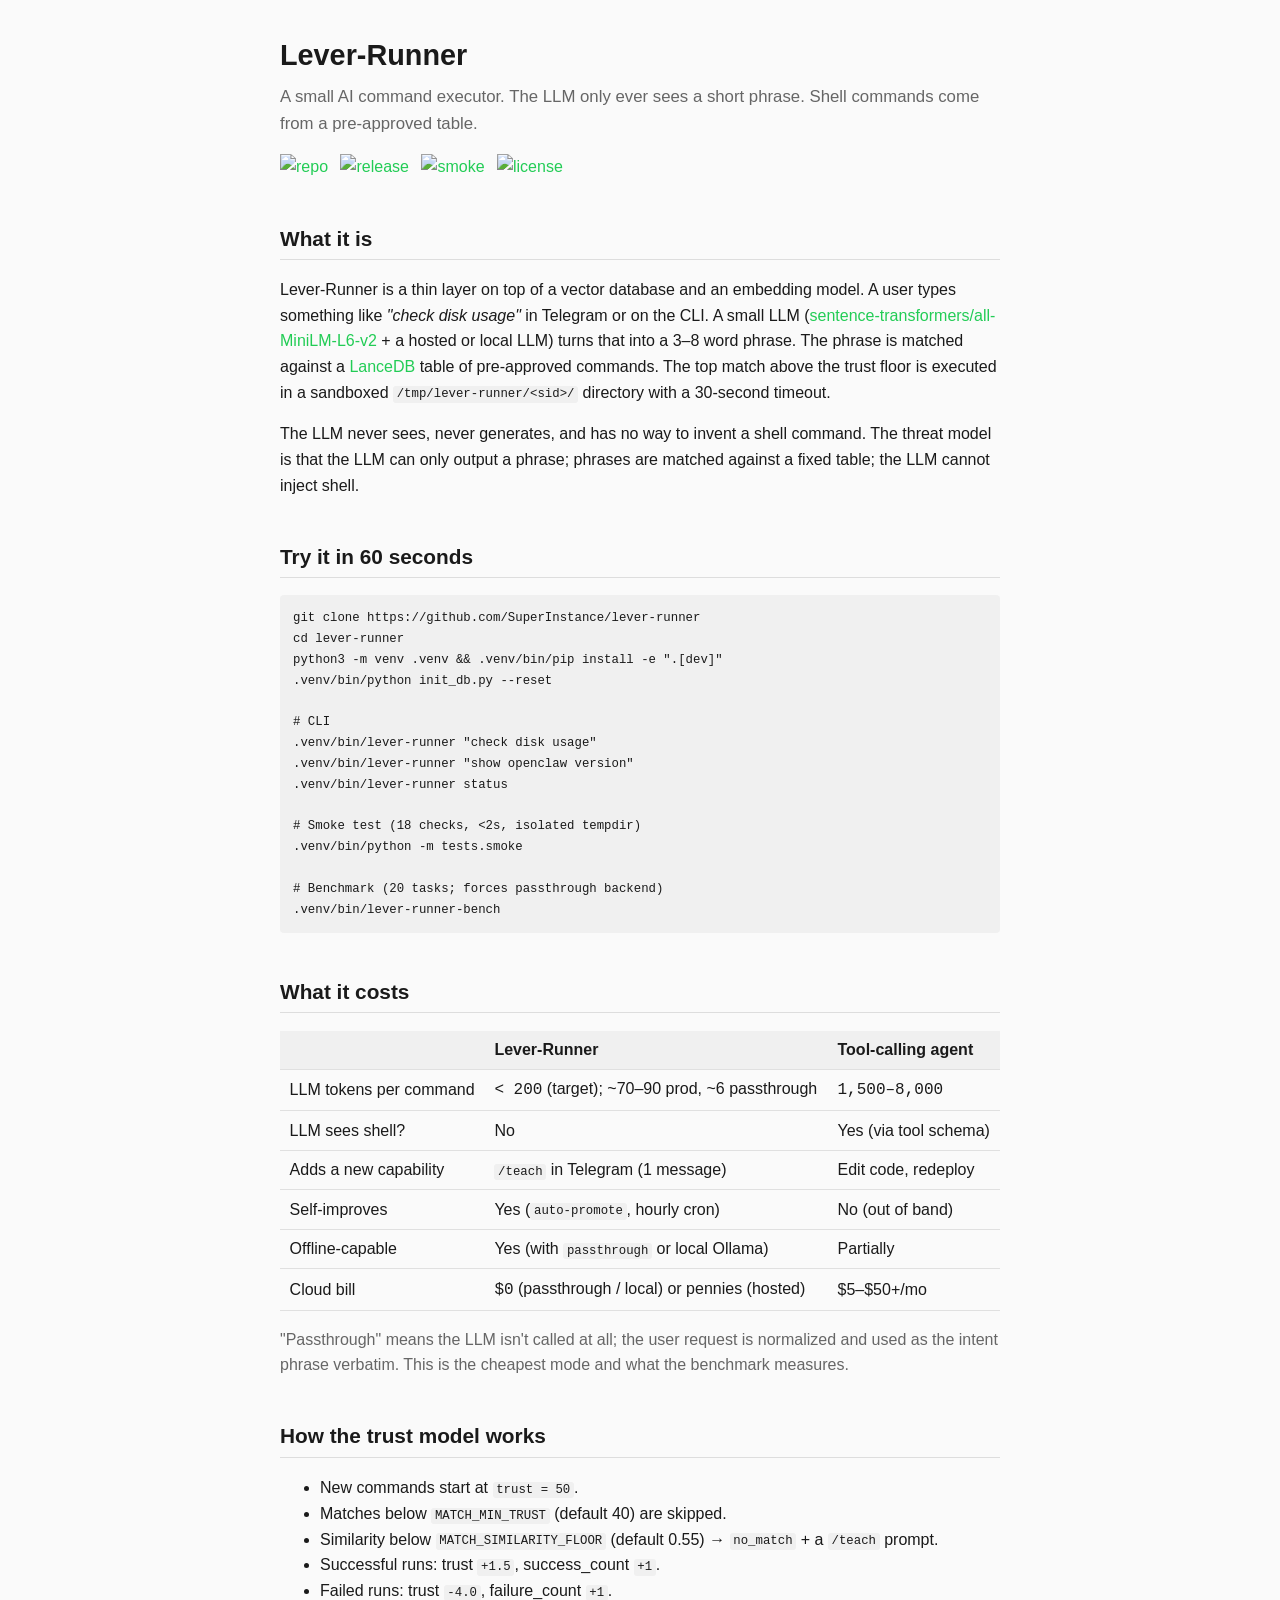
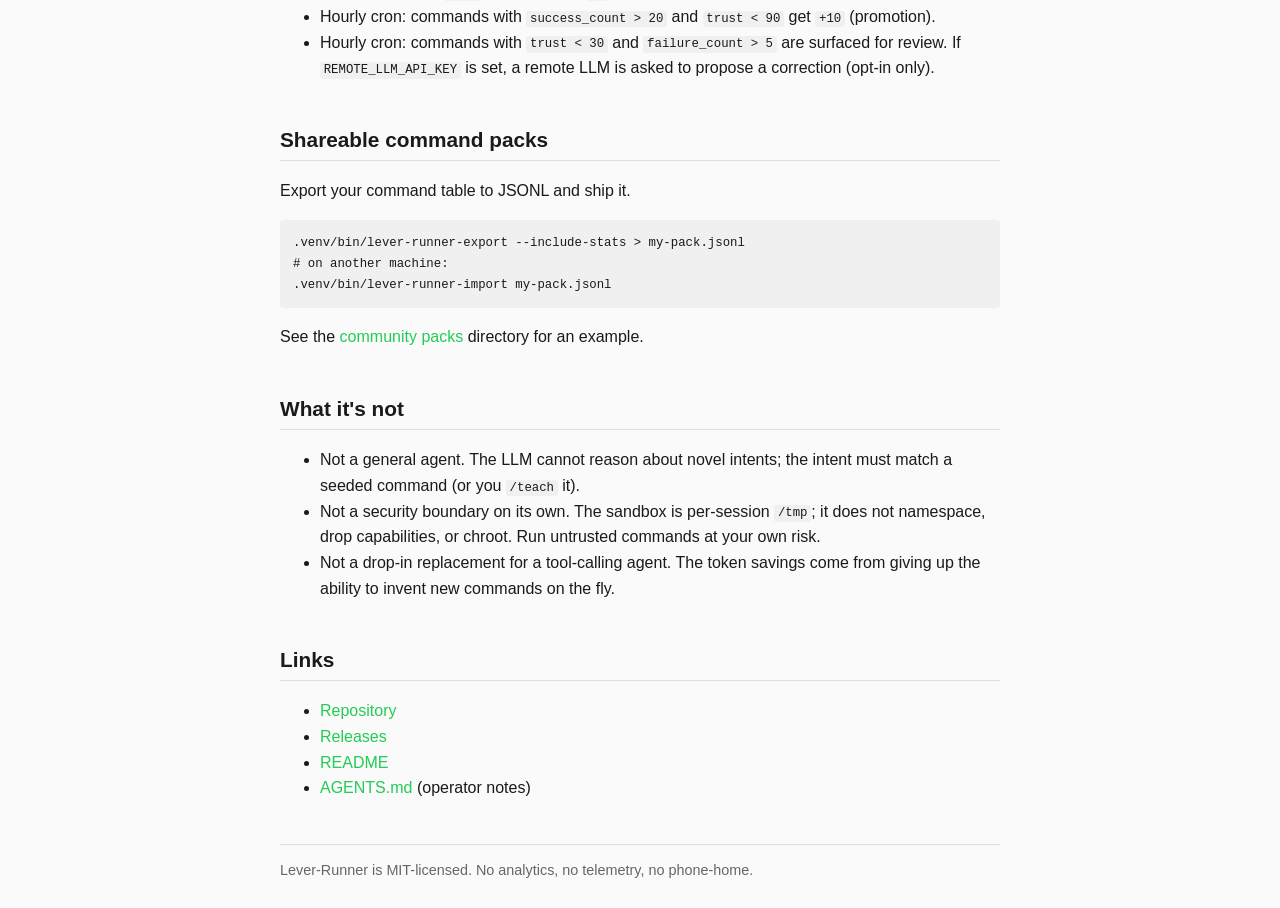
==== web/index.html @ 8bac0fa9 "web/: static landing page (7KB, no JS) A single-file static page that links the repo, the release, a" ====
<!doctype html>
<html lang="en">
<head>
  <meta charset="utf-8">
  <meta name="viewport" content="width=device-width, initial-scale=1">
  <title>Lever-Runner — post-inference command execution</title>
  <meta name="description" content="A small AI command executor. The LLM produces a short intent phrase, never a shell command. Shell commands come from a pre-approved table.">
  <style>
    :root {
      --fg: #1a1a1a;
      --muted: #666;
      --accent: #2c5;
      --bg: #fafafa;
      --code-bg: #f0f0f0;
      --max-w: 720px;
    }
    body {
      font-family: -apple-system, BlinkMacSystemFont, "Segoe UI", Helvetica, Arial, sans-serif;
      color: var(--fg); background: var(--bg);
      max-width: var(--max-w); margin: 2em auto; padding: 0 1em;
      line-height: 1.6;
    }
    h1 { font-size: 1.8em; margin-bottom: 0.2em; }
    h2 { font-size: 1.3em; margin-top: 2em; border-bottom: 1px solid #ddd; padding-bottom: 0.2em; }
    .tagline { color: var(--muted); font-size: 1.05em; margin-top: 0; }
    code { background: var(--code-bg); padding: 0.1em 0.3em; border-radius: 3px; font-size: 0.95em; }
    pre { background: var(--code-bg); padding: 1em; border-radius: 4px; overflow-x: auto; }
    pre code { background: none; padding: 0; }
    a { color: var(--accent); text-decoration: none; }
    a:hover { text-decoration: underline; }
    .badges a { margin-right: 0.5em; }
    .num { font-family: ui-monospace, "SF Mono", Menlo, monospace; }
    .muted { color: var(--muted); }
    table { border-collapse: collapse; width: 100%; }
    th, td { text-align: left; padding: 0.4em 0.6em; border-bottom: 1px solid #e0e0e0; }
    th { background: var(--code-bg); }
    footer { margin-top: 3em; padding-top: 1em; border-top: 1px solid #ddd; color: var(--muted); font-size: 0.9em; }
  </style>
</head>
<body>

<h1>Lever-Runner</h1>
<p class="tagline">A small AI command executor. The LLM only ever sees a short phrase. Shell commands come from a pre-approved table.</p>

<div class="badges">
  <a href="https://github.com/SuperInstance/lever-runner"><img alt="repo" src="https://img.shields.io/badge/github-SuperInstance%2Flever--runner-blue"></a>
  <a href="https://github.com/SuperInstance/lever-runner/releases/tag/v0.1.0"><img alt="release" src="https://img.shields.io/badge/release-v0.1.0-green"></a>
  <a href="https://github.com/SuperInstance/lever-runner/actions/workflows/smoke.yml"><img alt="smoke" src="https://github.com/SuperInstance/lever-runner/actions/workflows/smoke.yml/badge.svg"></a>
  <a href="../LICENSE"><img alt="license" src="https://img.shields.io/badge/license-MIT-blue"></a>
</div>

<h2>What it is</h2>
<p>
  Lever-Runner is a thin layer on top of a vector database and an embedding model. A user types something like <em>"check disk usage"</em> in Telegram or on the CLI. A small LLM (<a href="https://huggingface.co/sentence-transformers/all-MiniLM-L6-v2">sentence-transformers/all-MiniLM-L6-v2</a> + a hosted or local LLM) turns that into a 3–8 word phrase. The phrase is matched against a <a href="https://lancedb.com/">LanceDB</a> table of pre-approved commands. The top match above the trust floor is executed in a sandboxed <code>/tmp/lever-runner/&lt;sid&gt;/</code> directory with a 30-second timeout.
</p>
<p>
  The LLM never sees, never generates, and has no way to invent a shell command. The threat model is that the LLM can only output a phrase; phrases are matched against a fixed table; the LLM cannot inject shell.
</p>

<h2>Try it in 60 seconds</h2>
<pre><code>git clone https://github.com/SuperInstance/lever-runner
cd lever-runner
python3 -m venv .venv &amp;&amp; .venv/bin/pip install -e ".[dev]"
.venv/bin/python init_db.py --reset

# CLI
.venv/bin/lever-runner "check disk usage"
.venv/bin/lever-runner "show openclaw version"
.venv/bin/lever-runner status

# Smoke test (18 checks, &lt;2s, isolated tempdir)
.venv/bin/python -m tests.smoke

# Benchmark (20 tasks; forces passthrough backend)
.venv/bin/lever-runner-bench</code></pre>

<h2>What it costs</h2>
<table>
  <tr><th></th><th>Lever-Runner</th><th>Tool-calling agent</th></tr>
  <tr><td>LLM tokens per command</td><td><span class="num">&lt; 200</span> (target); ~70–90 prod, ~6 passthrough</td><td><span class="num">1,500–8,000</span></td></tr>
  <tr><td>LLM sees shell?</td><td>No</td><td>Yes (via tool schema)</td></tr>
  <tr><td>Adds a new capability</td><td><code>/teach</code> in Telegram (1 message)</td><td>Edit code, redeploy</td></tr>
  <tr><td>Self-improves</td><td>Yes (<code>auto-promote</code>, hourly cron)</td><td>No (out of band)</td></tr>
  <tr><td>Offline-capable</td><td>Yes (with <code>passthrough</code> or local Ollama)</td><td>Partially</td></tr>
  <tr><td>Cloud bill</td><td><span class="num">$0</span> (passthrough / local) or pennies (hosted)</td><td>$5–$50+/mo</td></tr>
</table>
<p class="muted">"Passthrough" means the LLM isn't called at all; the user request is normalized and used as the intent phrase verbatim. This is the cheapest mode and what the benchmark measures.</p>

<h2>How the trust model works</h2>
<ul>
  <li>New commands start at <code>trust = 50</code>.</li>
  <li>Matches below <code>MATCH_MIN_TRUST</code> (default 40) are skipped.</li>
  <li>Similarity below <code>MATCH_SIMILARITY_FLOOR</code> (default 0.55) → <code>no_match</code> + a <code>/teach</code> prompt.</li>
  <li>Successful runs: trust <code>+1.5</code>, success_count <code>+1</code>.</li>
  <li>Failed runs: trust <code>-4.0</code>, failure_count <code>+1</code>.</li>
  <li>Hourly cron: commands with <code>success_count &gt; 20</code> and <code>trust &lt; 90</code> get <code>+10</code> (promotion).</li>
  <li>Hourly cron: commands with <code>trust &lt; 30</code> and <code>failure_count &gt; 5</code> are surfaced for review. If <code>REMOTE_LLM_API_KEY</code> is set, a remote LLM is asked to propose a correction (opt-in only).</li>
</ul>

<h2>Shareable command packs</h2>
<p>Export your command table to JSONL and ship it.</p>
<pre><code>.venv/bin/lever-runner-export --include-stats &gt; my-pack.jsonl
# on another machine:
.venv/bin/lever-runner-import my-pack.jsonl</code></pre>
<p>See the <a href="../community/README.md">community packs</a> directory for an example.</p>

<h2>What it's not</h2>
<ul>
  <li>Not a general agent. The LLM cannot reason about novel intents; the intent must match a seeded command (or you <code>/teach</code> it).</li>
  <li>Not a security boundary on its own. The sandbox is per-session <code>/tmp</code>; it does not namespace, drop capabilities, or chroot. Run untrusted commands at your own risk.</li>
  <li>Not a drop-in replacement for a tool-calling agent. The token savings come from giving up the ability to invent new commands on the fly.</li>
</ul>

<h2>Links</h2>
<ul>
  <li><a href="https://github.com/SuperInstance/lever-runner">Repository</a></li>
  <li><a href="https://github.com/SuperInstance/lever-runner/releases">Releases</a></li>
  <li><a href="https://github.com/SuperInstance/lever-runner/blob/main/README.md">README</a></li>
  <li><a href="https://github.com/SuperInstance/lever-runner/blob/main/AGENTS.md">AGENTS.md</a> (operator notes)</li>
</ul>

<footer>
  <span class="muted">Lever-Runner is MIT-licensed. No analytics, no telemetry, no phone-home.</span>
</footer>

</body>
</html>
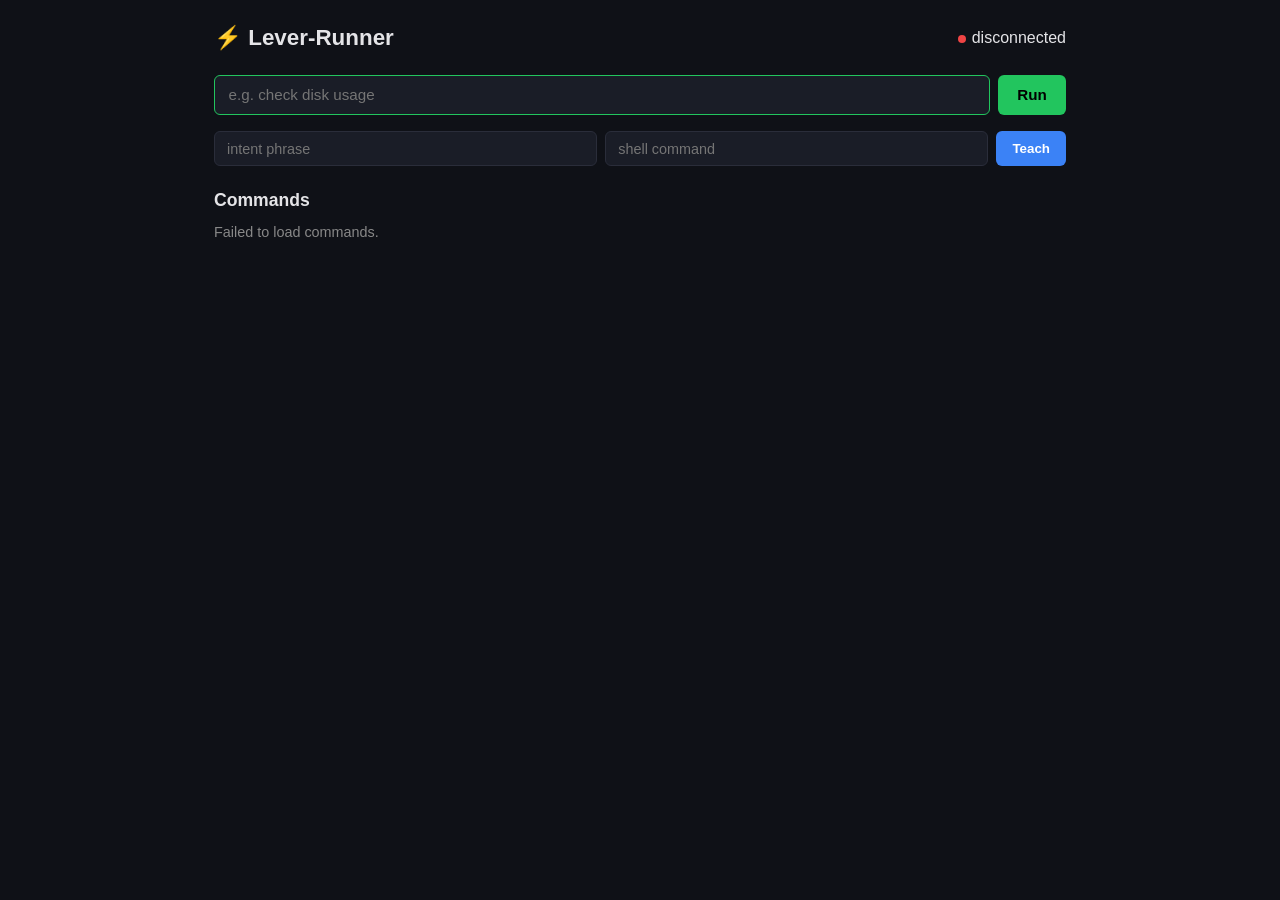
==== commit ba50f873: "feat: hardened sandbox, Docker, seed packs, web UI, honest README 1. executor.py: replaced bare subp" ====
--- a/web/index.html
+++ b/web/index.html
@@ -3,125 +3,211 @@
 <head>
   <meta charset="utf-8">
   <meta name="viewport" content="width=device-width, initial-scale=1">
-  <title>Lever-Runner — post-inference command execution</title>
-  <meta name="description" content="A small AI command executor. The LLM produces a short intent phrase, never a shell command. Shell commands come from a pre-approved table.">
+  <title>Lever-Runner Dashboard</title>
   <style>
-    :root {
-      --fg: #1a1a1a;
-      --muted: #666;
-      --accent: #2c5;
-      --bg: #fafafa;
-      --code-bg: #f0f0f0;
-      --max-w: 720px;
-    }
-    body {
-      font-family: -apple-system, BlinkMacSystemFont, "Segoe UI", Helvetica, Arial, sans-serif;
-      color: var(--fg); background: var(--bg);
-      max-width: var(--max-w); margin: 2em auto; padding: 0 1em;
-      line-height: 1.6;
-    }
-    h1 { font-size: 1.8em; margin-bottom: 0.2em; }
-    h2 { font-size: 1.3em; margin-top: 2em; border-bottom: 1px solid #ddd; padding-bottom: 0.2em; }
-    .tagline { color: var(--muted); font-size: 1.05em; margin-top: 0; }
-    code { background: var(--code-bg); padding: 0.1em 0.3em; border-radius: 3px; font-size: 0.95em; }
-    pre { background: var(--code-bg); padding: 1em; border-radius: 4px; overflow-x: auto; }
-    pre code { background: none; padding: 0; }
-    a { color: var(--accent); text-decoration: none; }
-    a:hover { text-decoration: underline; }
-    .badges a { margin-right: 0.5em; }
-    .num { font-family: ui-monospace, "SF Mono", Menlo, monospace; }
-    .muted { color: var(--muted); }
-    table { border-collapse: collapse; width: 100%; }
-    th, td { text-align: left; padding: 0.4em 0.6em; border-bottom: 1px solid #e0e0e0; }
-    th { background: var(--code-bg); }
-    footer { margin-top: 3em; padding-top: 1em; border-top: 1px solid #ddd; color: var(--muted); font-size: 0.9em; }
+    :root { --bg: #0f1117; --surface: #1a1d27; --border: #2a2d3a; --fg: #e4e4e7;
+            --muted: #888; --accent: #22c55e; --danger: #ef4444; --warn: #f59e0b; }
+    * { box-sizing: border-box; margin: 0; padding: 0; }
+    body { font-family: -apple-system, BlinkMacSystemFont, "Segoe UI", sans-serif;
+           background: var(--bg); color: var(--fg); min-height: 100vh; }
+    .app { max-width: 900px; margin: 0 auto; padding: 1.5rem; }
+
+    header { display: flex; align-items: center; justify-content: space-between;
+             margin-bottom: 1.5rem; }
+    h1 { font-size: 1.4rem; font-weight: 600; }
+    .status-dot { width: 8px; height: 8px; border-radius: 50%; display: inline-block;
+                  margin-right: 6px; }
+    .status-dot.ok { background: var(--accent); }
+    .status-dot.err { background: var(--danger); }
+
+    /* Command input */
+    .cmd-bar { display: flex; gap: .5rem; margin-bottom: 1rem; }
+    .cmd-bar input { flex: 1; padding: .65rem .85rem; border-radius: 6px;
+                     border: 1px solid var(--border); background: var(--surface);
+                     color: var(--fg); font-size: .95rem; outline: none; }
+    .cmd-bar input:focus { border-color: var(--accent); }
+    .cmd-bar button { padding: .65rem 1.2rem; border-radius: 6px; border: none;
+                      background: var(--accent); color: #000; font-weight: 600;
+                      cursor: pointer; font-size: .95rem; }
+    .cmd-bar button:disabled { opacity: .5; cursor: not-allowed; }
+
+    /* Teach bar */
+    .teach-bar { display: flex; gap: .5rem; margin-bottom: 1.5rem; flex-wrap: wrap; }
+    .teach-bar input { flex: 1; min-width: 140px; padding: .55rem .75rem;
+                       border-radius: 6px; border: 1px solid var(--border);
+                       background: var(--surface); color: var(--fg); font-size: .9rem; }
+    .teach-bar button { padding: .55rem 1rem; border-radius: 6px; border: none;
+                        background: #3b82f6; color: #fff; font-weight: 600; cursor: pointer; }
+
+    /* Result */
+    .result { background: var(--surface); border: 1px solid var(--border);
+              border-radius: 8px; padding: 1rem; margin-bottom: 1.5rem; display: none; }
+    .result.show { display: block; }
+    .result-header { display: flex; justify-content: space-between; margin-bottom: .5rem; }
+    .result-header .intent { color: var(--muted); font-size: .85rem; }
+    .result-header .cmd { font-family: monospace; color: var(--accent); }
+    .result pre { background: #000; padding: .75rem; border-radius: 4px;
+                  overflow-x: auto; font-size: .85rem; line-height: 1.5;
+                  max-height: 300px; overflow-y: auto; }
+    .result .meta { display: flex; gap: 1rem; margin-top: .5rem; font-size: .8rem;
+                    color: var(--muted); }
+
+    /* Commands table */
+    .cmd-list { margin-top: 1rem; }
+    .cmd-list h2 { font-size: 1.1rem; margin-bottom: .75rem; }
+    table { width: 100%; border-collapse: collapse; font-size: .85rem; }
+    th, td { text-align: left; padding: .5rem .6rem; border-bottom: 1px solid var(--border); }
+    th { color: var(--muted); font-weight: 500; }
+    .trust-badge { padding: 2px 8px; border-radius: 10px; font-weight: 600;
+                   font-size: .8rem; }
+    .trust-high { background: #16a34a22; color: var(--accent); }
+    .trust-mid { background: #f59e0b22; color: var(--warn); }
+    .trust-low { background: #ef444422; color: var(--danger); }
+
+    .loading { color: var(--muted); font-size: .9rem; }
   </style>
 </head>
 <body>
-
-<h1>Lever-Runner</h1>
-<p class="tagline">A small AI command executor. The LLM only ever sees a short phrase. Shell commands come from a pre-approved table.</p>
-
-<div class="badges">
-  <a href="https://github.com/SuperInstance/lever-runner"><img alt="repo" src="https://img.shields.io/badge/github-SuperInstance%2Flever--runner-blue"></a>
-  <a href="https://github.com/SuperInstance/lever-runner/releases/tag/v0.1.0"><img alt="release" src="https://img.shields.io/badge/release-v0.1.0-green"></a>
-  <a href="https://github.com/SuperInstance/lever-runner/actions/workflows/smoke.yml"><img alt="smoke" src="https://github.com/SuperInstance/lever-runner/actions/workflows/smoke.yml/badge.svg"></a>
-  <a href="../LICENSE"><img alt="license" src="https://img.shields.io/badge/license-MIT-blue"></a>
+<div class="app">
+  <header>
+    <h1>⚡ Lever-Runner</h1>
+    <span id="health"><span class="status-dot err"></span>disconnected</span>
+  </header>
+
+  <div class="cmd-bar">
+    <input id="request" placeholder="e.g. check disk usage" autofocus
+           onkeydown="if(event.key==='Enter')runCmd()">
+    <button id="runBtn" onclick="runCmd()">Run</button>
+  </div>
+
+  <div class="teach-bar">
+    <input id="teachPhrase" placeholder="intent phrase">
+    <input id="teachCmd" placeholder="shell command">
+    <button onclick="teachCmd()">Teach</button>
+  </div>
+
+  <div id="result" class="result">
+    <div class="result-header">
+      <span class="intent" id="resIntent"></span>
+      <span class="cmd" id="resCmd"></span>
+    </div>
+    <pre id="resOutput"></pre>
+    <div class="meta">
+      <span id="resExit"></span>
+      <span id="resTokens"></span>
+      <span id="resTime"></span>
+    </div>
+  </div>
+
+  <div class="cmd-list">
+    <h2>Commands</h2>
+    <div id="cmdTable"><span class="loading">Loading…</span></div>
+  </div>
 </div>
 
-<h2>What it is</h2>
-<p>
-  Lever-Runner is a thin layer on top of a vector database and an embedding model. A user types something like <em>"check disk usage"</em> in Telegram or on the CLI. A small LLM (<a href="https://huggingface.co/sentence-transformers/all-MiniLM-L6-v2">sentence-transformers/all-MiniLM-L6-v2</a> + a hosted or local LLM) turns that into a 3–8 word phrase. The phrase is matched against a <a href="https://lancedb.com/">LanceDB</a> table of pre-approved commands. The top match above the trust floor is executed in a sandboxed <code>/tmp/lever-runner/&lt;sid&gt;/</code> directory with a 30-second timeout.
-</p>
-<p>
-  The LLM never sees, never generates, and has no way to invent a shell command. The threat model is that the LLM can only output a phrase; phrases are matched against a fixed table; the LLM cannot inject shell.
-</p>
-
-<h2>Try it in 60 seconds</h2>
-<pre><code>git clone https://github.com/SuperInstance/lever-runner
-cd lever-runner
-python3 -m venv .venv &amp;&amp; .venv/bin/pip install -e ".[dev]"
-.venv/bin/python init_db.py --reset
-
-# CLI
-.venv/bin/lever-runner "check disk usage"
-.venv/bin/lever-runner "show openclaw version"
-.venv/bin/lever-runner status
-
-# Smoke test (18 checks, &lt;2s, isolated tempdir)
-.venv/bin/python -m tests.smoke
-
-# Benchmark (20 tasks; forces passthrough backend)
-.venv/bin/lever-runner-bench</code></pre>
-
-<h2>What it costs</h2>
-<table>
-  <tr><th></th><th>Lever-Runner</th><th>Tool-calling agent</th></tr>
-  <tr><td>LLM tokens per command</td><td><span class="num">&lt; 200</span> (target); ~70–90 prod, ~6 passthrough</td><td><span class="num">1,500–8,000</span></td></tr>
-  <tr><td>LLM sees shell?</td><td>No</td><td>Yes (via tool schema)</td></tr>
-  <tr><td>Adds a new capability</td><td><code>/teach</code> in Telegram (1 message)</td><td>Edit code, redeploy</td></tr>
-  <tr><td>Self-improves</td><td>Yes (<code>auto-promote</code>, hourly cron)</td><td>No (out of band)</td></tr>
-  <tr><td>Offline-capable</td><td>Yes (with <code>passthrough</code> or local Ollama)</td><td>Partially</td></tr>
-  <tr><td>Cloud bill</td><td><span class="num">$0</span> (passthrough / local) or pennies (hosted)</td><td>$5–$50+/mo</td></tr>
-</table>
-<p class="muted">"Passthrough" means the LLM isn't called at all; the user request is normalized and used as the intent phrase verbatim. This is the cheapest mode and what the benchmark measures.</p>
-
-<h2>How the trust model works</h2>
-<ul>
-  <li>New commands start at <code>trust = 50</code>.</li>
-  <li>Matches below <code>MATCH_MIN_TRUST</code> (default 40) are skipped.</li>
-  <li>Similarity below <code>MATCH_SIMILARITY_FLOOR</code> (default 0.55) → <code>no_match</code> + a <code>/teach</code> prompt.</li>
-  <li>Successful runs: trust <code>+1.5</code>, success_count <code>+1</code>.</li>
-  <li>Failed runs: trust <code>-4.0</code>, failure_count <code>+1</code>.</li>
-  <li>Hourly cron: commands with <code>success_count &gt; 20</code> and <code>trust &lt; 90</code> get <code>+10</code> (promotion).</li>
-  <li>Hourly cron: commands with <code>trust &lt; 30</code> and <code>failure_count &gt; 5</code> are surfaced for review. If <code>REMOTE_LLM_API_KEY</code> is set, a remote LLM is asked to propose a correction (opt-in only).</li>
-</ul>
-
-<h2>Shareable command packs</h2>
-<p>Export your command table to JSONL and ship it.</p>
-<pre><code>.venv/bin/lever-runner-export --include-stats &gt; my-pack.jsonl
-# on another machine:
-.venv/bin/lever-runner-import my-pack.jsonl</code></pre>
-<p>See the <a href="../community/README.md">community packs</a> directory for an example.</p>
-
-<h2>What it's not</h2>
-<ul>
-  <li>Not a general agent. The LLM cannot reason about novel intents; the intent must match a seeded command (or you <code>/teach</code> it).</li>
-  <li>Not a security boundary on its own. The sandbox is per-session <code>/tmp</code>; it does not namespace, drop capabilities, or chroot. Run untrusted commands at your own risk.</li>
-  <li>Not a drop-in replacement for a tool-calling agent. The token savings come from giving up the ability to invent new commands on the fly.</li>
-</ul>
-
-<h2>Links</h2>
-<ul>
-  <li><a href="https://github.com/SuperInstance/lever-runner">Repository</a></li>
-  <li><a href="https://github.com/SuperInstance/lever-runner/releases">Releases</a></li>
-  <li><a href="https://github.com/SuperInstance/lever-runner/blob/main/README.md">README</a></li>
-  <li><a href="https://github.com/SuperInstance/lever-runner/blob/main/AGENTS.md">AGENTS.md</a> (operator notes)</li>
-</ul>
-
-<footer>
-  <span class="muted">Lever-Runner is MIT-licensed. No analytics, no telemetry, no phone-home.</span>
-</footer>
-
+<script>
+const API = location.port === '' ? 'http://localhost:8765' : '';
+let _start = 0;
+
+async function api(path, opts = {}) {
+  const r = await fetch(API + path, opts);
+  return r.json();
+}
+
+function trustBadge(score) {
+  const cls = score >= 70 ? 'trust-high' : score >= 40 ? 'trust-mid' : 'trust-low';
+  return `<span class="trust-badge ${cls}">${score}</span>`;
+}
+
+async function checkHealth() {
+  try {
+    const d = await api('/healthz');
+    document.getElementById('health').innerHTML =
+      `<span class="status-dot ok"></span>v${d.version} · ${d.total_commands} cmds · ${Math.round(d.uptime_sec)}s up`;
+  } catch {
+    document.getElementById('health').innerHTML = `<span class="status-dot err"></span>disconnected`;
+  }
+}
+
+async function runCmd() {
+  const req = document.getElementById('request').value.trim();
+  if (!req) return;
+  document.getElementById('runBtn').disabled = true;
+  _start = performance.now();
+  try {
+    const d = await api('/run', {
+      method: 'POST',
+      headers: {'content-type': 'application/json'},
+      body: JSON.stringify({request: req}),
+    });
+    showResult(d);
+  } catch (e) {
+    showResult({ok: false, stderr: String(e), exit_code: -1});
+  }
+  document.getElementById('runBtn').disabled = false;
+}
+
+async function teachCmd() {
+  const phrase = document.getElementById('teachPhrase').value.trim();
+  const cmd = document.getElementById('teachCmd').value.trim();
+  if (!phrase || !cmd) return;
+  try {
+    const d = await api('/teach', {
+      method: 'POST',
+      headers: {'content-type': 'application/json'},
+      body: JSON.stringify({intent_phrase: phrase, command: cmd}),
+    });
+    document.getElementById('teachPhrase').value = '';
+    document.getElementById('teachCmd').value = '';
+    loadCommands();
+  } catch (e) {
+    alert('Teach failed: ' + e);
+  }
+}
+
+function showResult(d) {
+  const el = document.getElementById('result');
+  el.classList.add('show');
+  document.getElementById('resIntent').textContent = d.intent || '';
+  document.getElementById('resCmd').textContent = d.command || '';
+  const output = d.stdout || '';
+  const err = d.stderr ? '\n--- stderr ---\n' + d.stderr : '';
+  document.getElementById('resOutput').textContent = output + err;
+  document.getElementById('resExit').textContent = `exit: ${d.exit_code ?? '?'}`;
+  document.getElementById('resTokens').textContent =
+    `tokens: ${d.tokens_in ?? '?'}→${d.tokens_out ?? '?'}`;
+  const elapsed = _start ? ((performance.now() - _start) / 1000).toFixed(2) : '?';
+  document.getElementById('resTime').textContent = `${elapsed}s`;
+}
+
+async function loadCommands() {
+  try {
+    const d = await api('/commands');
+    const cmds = d.commands || [];
+    if (!cmds.length) {
+      document.getElementById('cmdTable').innerHTML = '<span class="loading">No commands yet.</span>';
+      return;
+    }
+    let html = '<table><tr><th>Intent</th><th>Command</th><th>Trust</th><th>✓ / ✗</th></tr>';
+    cmds.sort((a, b) => (b.trust_score || 0) - (a.trust_score || 0));
+    for (const c of cmds) {
+      html += `<tr>
+        <td>${c.intent_phrase || ''}</td>
+        <td><code>${c.command || ''}</code></td>
+        <td>${trustBadge(c.trust_score ?? 0)}</td>
+        <td>${c.success_count ?? 0} / ${c.failure_count ?? 0}</td>
+      </tr>`;
+    }
+    html += '</table>';
+    document.getElementById('cmdTable').innerHTML = html;
+  } catch {
+    document.getElementById('cmdTable').innerHTML = '<span class="loading">Failed to load commands.</span>';
+  }
+}
+
+checkHealth();
+loadCommands();
+setInterval(checkHealth, 30000);
+</script>
 </body>
 </html>
